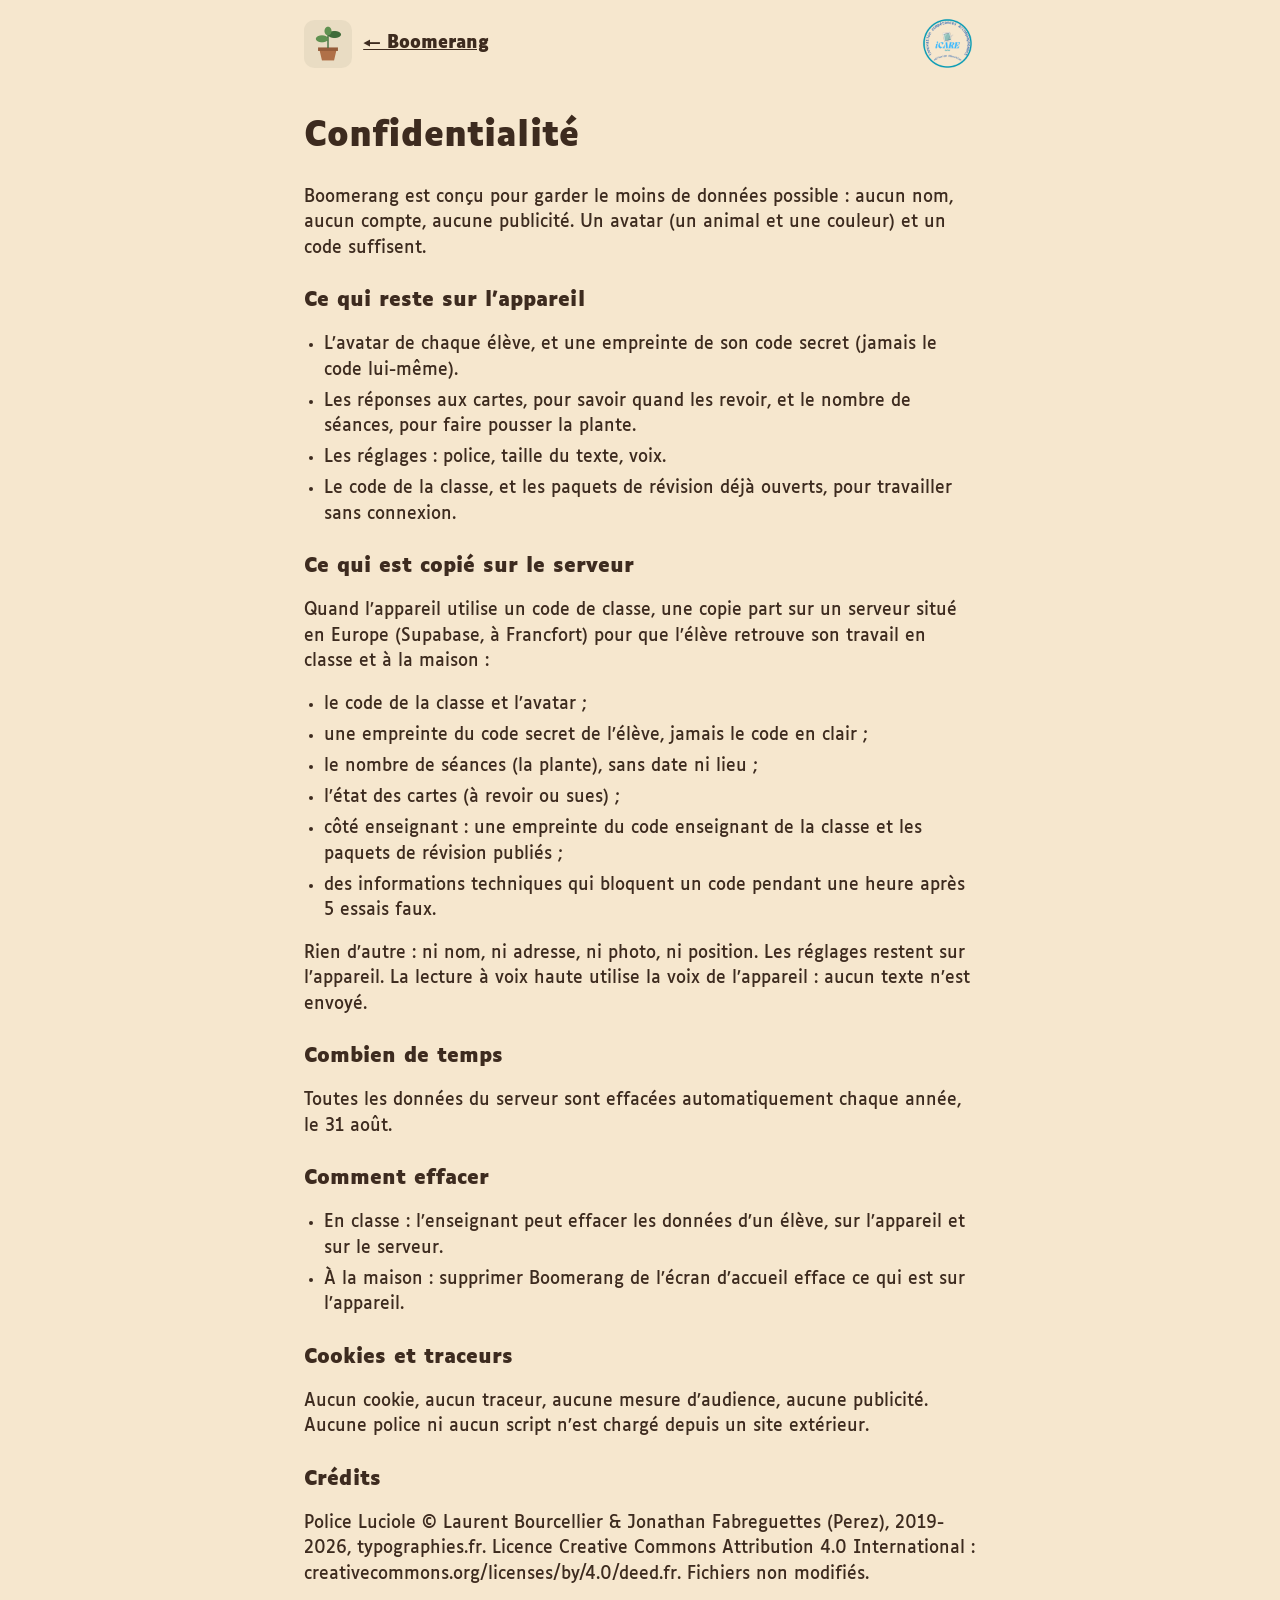
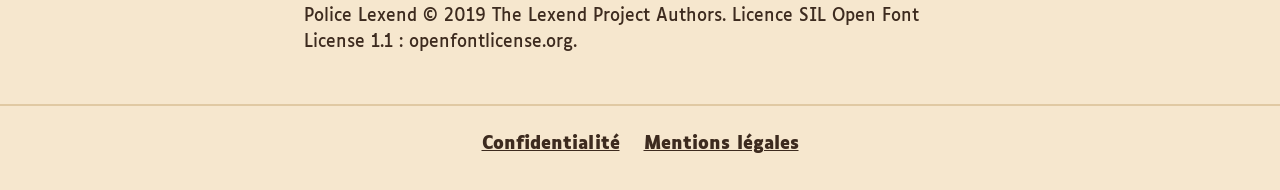
==== confidentialite.html @ 29ed867e "Mise en page" ====
<!doctype html>
<html lang="fr">
<head>
  <meta charset="utf-8">
  <meta name="viewport" content="width=device-width, initial-scale=1, viewport-fit=cover">
  <meta http-equiv="Content-Security-Policy" content="default-src 'self'; img-src 'self' data:; object-src 'none'; base-uri 'self'; form-action 'none'">
  <meta name="referrer" content="no-referrer">
  <title>Confidentialité – Boomerang</title>
  <meta name="theme-color" content="#f6e7ce">
  <link rel="icon" href="icons/favicon.svg" type="image/svg+xml">
  <link rel="stylesheet" href="accueil.css">
</head>
<body>
  <header class="entete">
    <div class="marque">
      <img src="icons/icon-192.png" alt="" width="48" height="48">
      <a class="retour-accueil" href="./">← Boomerang</a>
    </div>
    <a class="logo-icare" href="https://tableautablettes.fr" rel="noopener noreferrer">
      <img src="icons/logo-icare.png" alt="iCARE by Eric, aller sur tableautablettes.fr" width="56" height="56">
    </a>
  </header>
  <main class="contenu page-texte">
    <h1>Confidentialité</h1>
    <p>Boomerang est conçu pour garder le moins de données possible : aucun nom, aucun compte, aucune publicité.
      Un avatar (un animal et une couleur) et un code suffisent.</p>

    <h2>Ce qui reste sur l'appareil</h2>
    <ul>
      <li>L'avatar de chaque élève, et une empreinte de son code secret (jamais le code lui-même).</li>
      <li>Les réponses aux cartes, pour savoir quand les revoir, et le nombre de séances, pour faire pousser la plante.</li>
      <li>Les réglages : police, taille du texte, voix.</li>
      <li>Le code de la classe, et les paquets de révision déjà ouverts, pour travailler sans connexion.</li>
    </ul>

    <h2>Ce qui est copié sur le serveur</h2>
    <p>Quand l'appareil utilise un code de classe, une copie part sur un serveur situé en Europe
      (Supabase, à Francfort) pour que l'élève retrouve son travail en classe et à la maison :</p>
    <ul>
      <li>le code de la classe et l'avatar ;</li>
      <li>une empreinte du code secret de l'élève, jamais le code en clair ;</li>
      <li>le nombre de séances (la plante), sans date ni lieu ;</li>
      <li>l'état des cartes (à revoir ou sues) ;</li>
      <li>côté enseignant : une empreinte du code enseignant de la classe et les paquets de révision publiés ;</li>
      <li>des informations techniques qui bloquent un code pendant une heure après 5 essais faux.</li>
    </ul>
    <p>Rien d'autre : ni nom, ni adresse, ni photo, ni position. Les réglages restent sur l'appareil.
      La lecture à voix haute utilise la voix de l'appareil : aucun texte n'est envoyé.</p>

    <h2>Combien de temps</h2>
    <p>Toutes les données du serveur sont effacées automatiquement chaque année, le 31 août.</p>

    <h2>Comment effacer</h2>
    <ul>
      <li>En classe : l'enseignant peut effacer les données d'un élève, sur l'appareil et sur le serveur.</li>
      <li>À la maison : supprimer Boomerang de l'écran d'accueil efface ce qui est sur l'appareil.</li>
    </ul>

    <h2>Cookies et traceurs</h2>
    <p>Aucun cookie, aucun traceur, aucune mesure d'audience, aucune publicité. Aucune police ni aucun script n'est chargé depuis un site extérieur.</p>

    <h2>Crédits</h2>
    <p>Police Luciole © Laurent Bourcellier &amp; Jonathan Fabreguettes (Perez), 2019-2026, typographies.fr.
      Licence Creative Commons Attribution 4.0 International : creativecommons.org/licenses/by/4.0/deed.fr. Fichiers non modifiés.</p>
    <p>Police Lexend © 2019 The Lexend Project Authors. Licence SIL Open Font License 1.1 : openfontlicense.org.</p>
  </main>
  <footer class="pied">
    <a href="confidentialite.html">Confidentialité</a>
    <a href="mentions-legales.html">Mentions légales</a>
  </footer>
</body>
</html>
---- accueil.css ----
/*
 * Page d'accueil, mentions légales et confidentialité publique : charte Sable.
 * Fond #F6E7CE, texte #3D2B1F (11:1), bouton ambre #E8A860 avec texte encre (6,5:1).
 * Police Luciole embarquée : aucune police chargée depuis un site extérieur.
 */

@font-face {
  font-family: 'Luciole';
  src: url('polices/Luciole-Regular.woff2') format('woff2');
  font-weight: 400;
  font-style: normal;
  font-display: swap;
}
@font-face {
  font-family: 'Luciole';
  src: url('polices/Luciole-Bold.woff2') format('woff2');
  font-weight: 700;
  font-style: normal;
  font-display: swap;
}

:root {
  --fond: #f6e7ce;
  --encre: #3d2b1f;
  --ambre: #e8a860;
  --blanc: #fffdf9;
  --filet: #e0c9a3;
}

* { box-sizing: border-box; }

html { -webkit-text-size-adjust: 100%; }
html.verification body { visibility: hidden; }

body {
  margin: 0;
  min-height: 100vh;
  min-height: 100dvh;
  display: flex;
  flex-direction: column;
  background: var(--fond);
  color: var(--encre);
  font-family: 'Luciole', -apple-system, BlinkMacSystemFont, "Segoe UI", Roboto, Arial, sans-serif;
  font-size: 1.0625rem;
  line-height: 1.5;
  text-align: left;
  padding: env(safe-area-inset-top) env(safe-area-inset-right) env(safe-area-inset-bottom) env(safe-area-inset-left);
}

a { color: var(--encre); font-weight: 700; }
:focus-visible { outline: 3px solid var(--encre); outline-offset: 3px; }

/* En-tête : icône, titre, logo iCARE en haut à droite */
.entete {
  display: flex;
  align-items: center;
  justify-content: space-between;
  gap: 1rem;
  width: 100%;
  max-width: 44rem;
  margin: 0 auto;
  padding: 1rem 1rem 0.5rem;
}
.marque { display: flex; align-items: center; gap: 0.7rem; }
.marque img { border-radius: 22%; flex: none; }
.marque h1 { margin: 0; font-size: 1.9rem; line-height: 1.5; }
.logo-icare { display: inline-flex; min-width: 56px; min-height: 56px; border-radius: 50%; }
.logo-icare img { display: block; width: 56px; height: 56px; }

.contenu {
  flex: 1;
  width: 100%;
  max-width: 44rem;
  margin: 0 auto;
  padding: 0.5rem 1rem 2rem;
}

.accroche { font-size: 1.55rem; font-weight: 700; line-height: 1.5; margin: 1rem 0 1.5rem; }

/* Trois blocs courts : une colonne sur téléphone, trois côte à côte sur grand écran */
.atouts { list-style: none; margin: 0 0 1.5rem; padding: 0; display: grid; gap: 0.75rem; }
@media (min-width: 700px) {
  .atouts { grid-template-columns: repeat(3, 1fr); }
}
.atouts li {
  display: flex;
  align-items: flex-start;
  gap: 0.75rem;
  padding: 0.9rem 1rem;
  background: var(--blanc);
  border: 2px solid var(--filet);
  border-radius: 14px;
  font-weight: 700;
}
.atouts svg {
  flex: none;
  width: 32px;
  height: 32px;
  fill: none;
  stroke: var(--encre);
  stroke-width: 2;
  stroke-linecap: round;
  stroke-linejoin: round;
}

.promesse { margin: 0 0 1.75rem; font-size: 1.1rem; }

/* Encadré d'accès */
.acces {
  padding: 1.25rem 1rem;
  background: var(--blanc);
  border: 3px solid var(--ambre);
  border-radius: 18px;
}
.acces h2 { margin: 0 0 0.75rem; font-size: 1.35rem; line-height: 1.5; }
.champ { display: block; font-weight: 700; margin-bottom: 0.35rem; }
.ligne-code { display: flex; flex-wrap: wrap; gap: 0.6rem; }
.ligne-code input {
  flex: 1 1 12rem;
  min-width: 0;
  min-height: 56px;
  padding: 0.4rem 0.8rem;
  border: 3px solid var(--encre);
  border-radius: 12px;
  background: var(--blanc);
  color: var(--encre);
  font: inherit;
  font-size: 1.6rem;
  font-weight: 700;
  letter-spacing: 0.25em;
  text-transform: uppercase;
}
.ligne-code button {
  flex: 0 0 auto;
  min-height: 56px;
  min-width: 7rem;
  padding: 0.4rem 1.4rem;
  background: var(--ambre);
  color: var(--encre);
  border: 0;
  border-radius: 12px;
  font: inherit;
  font-size: 1.25rem;
  font-weight: 700;
  cursor: pointer;
}
.ligne-code button:active { filter: brightness(0.95); }
.message { font-weight: 700; min-height: 1.5em; margin: 0.6rem 0 0.25rem; }
.invitation { margin: 0.5rem 0 0; }
.invitation a { display: inline-flex; align-items: center; min-height: 44px; }

/* Pied de page */
.pied {
  display: flex;
  flex-wrap: wrap;
  justify-content: center;
  gap: 0.5rem 1.5rem;
  padding: 1rem 1rem 1.5rem;
  border-top: 2px solid var(--filet);
}
.pied a { display: inline-flex; align-items: center; min-height: 44px; }

/* Pages de texte (mentions légales, confidentialité) */
.page-texte h2 { font-size: 1.25rem; line-height: 1.5; margin: 1.5rem 0 0.4rem; }
.page-texte ul { padding-left: 1.25rem; }
.page-texte li { margin-bottom: 0.35rem; }
.a-completer { background: var(--ambre); padding: 0 0.25rem; border-radius: 4px; }
.retour-accueil { display: inline-flex; align-items: center; min-height: 44px; }
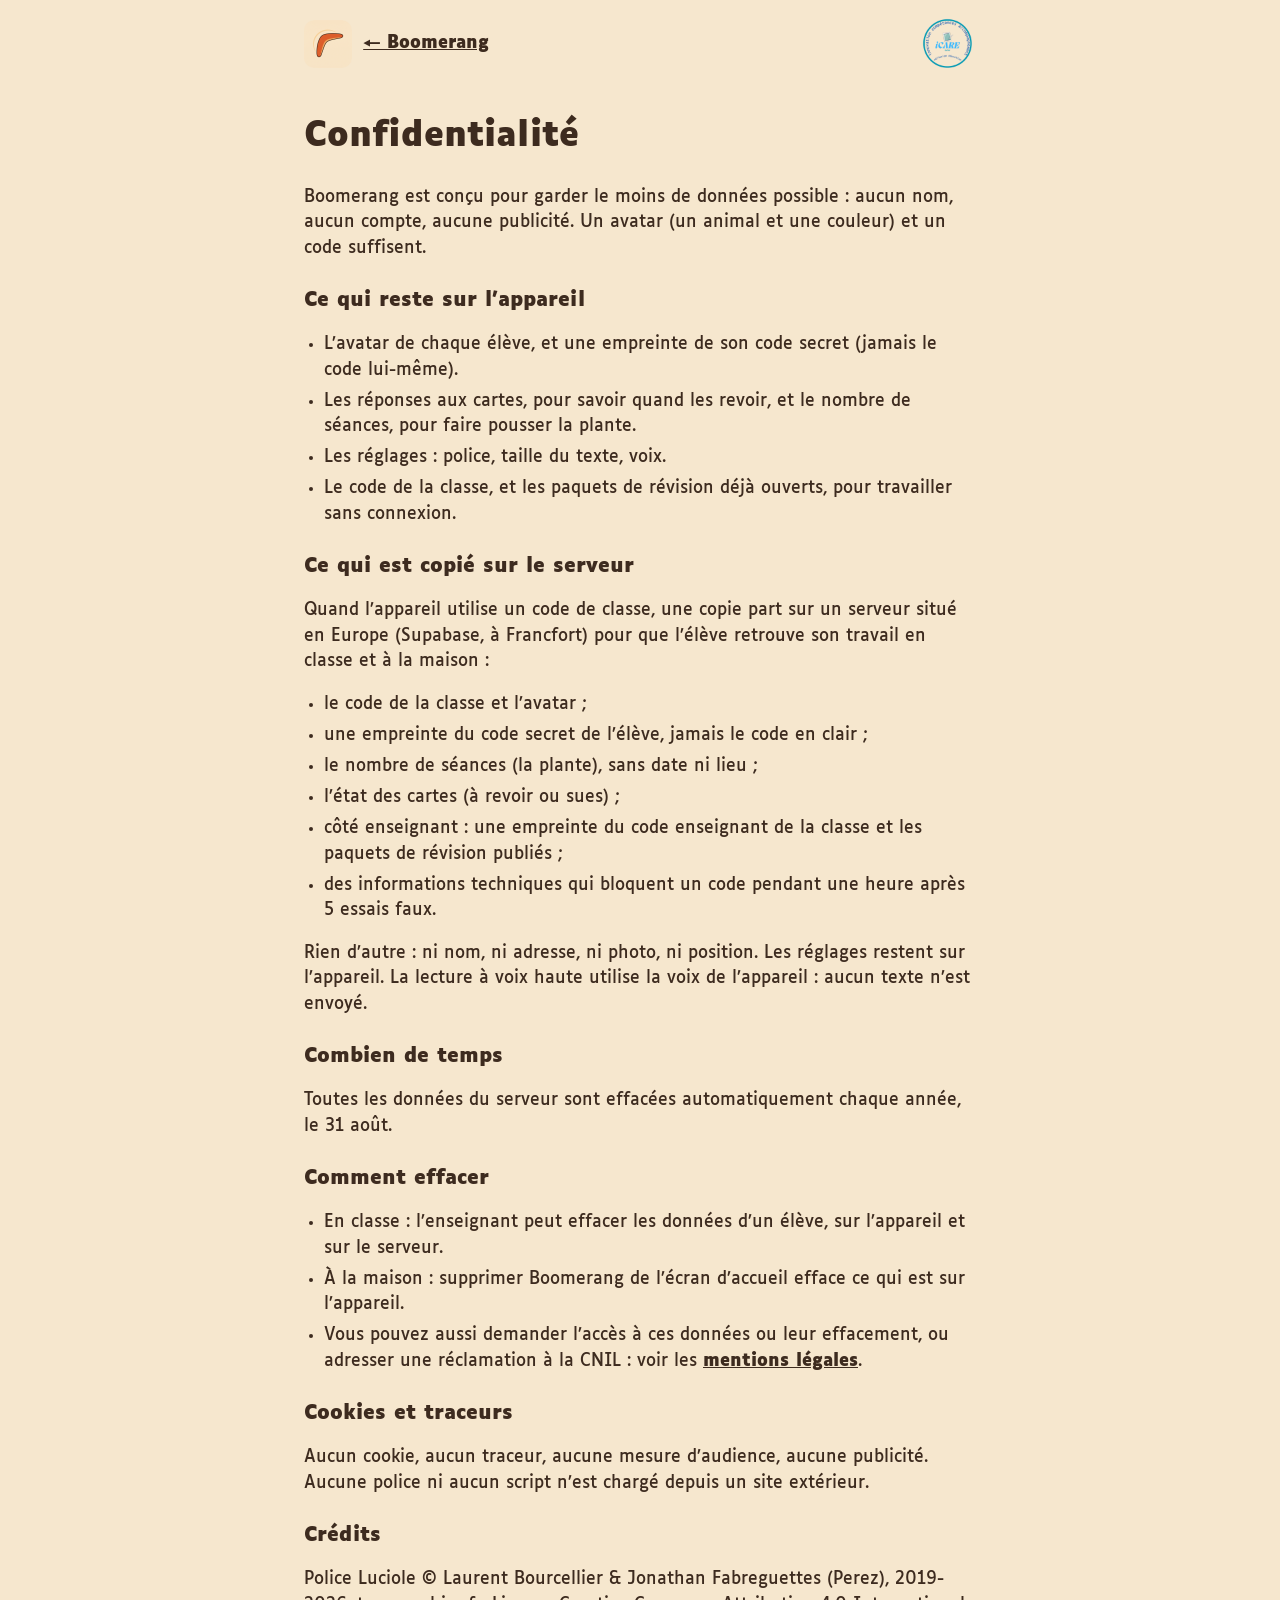
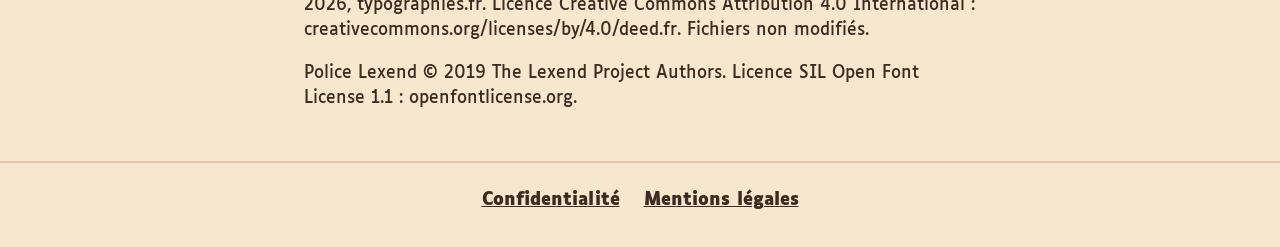
==== commit 17b05920: "Suite accueil" ====
--- a/confidentialite.html
+++ b/confidentialite.html
@@ -13,7 +13,7 @@
 <body>
   <header class="entete">
     <div class="marque">
-      <img src="icons/icon-192.png" alt="" width="48" height="48">
+      <img src="icons/boomerang.png" alt="" width="48" height="48">
       <a class="retour-accueil" href="./">← Boomerang</a>
     </div>
     <a class="logo-icare" href="https://tableautablettes.fr" rel="noopener noreferrer">
@@ -54,6 +54,7 @@
     <ul>
       <li>En classe : l'enseignant peut effacer les données d'un élève, sur l'appareil et sur le serveur.</li>
       <li>À la maison : supprimer Boomerang de l'écran d'accueil efface ce qui est sur l'appareil.</li>
+      <li>Vous pouvez aussi demander l'accès à ces données ou leur effacement, ou adresser une réclamation à la CNIL : voir les <a href="mentions-legales.html">mentions légales</a>.</li>
     </ul>
 
     <h2>Cookies et traceurs</h2>
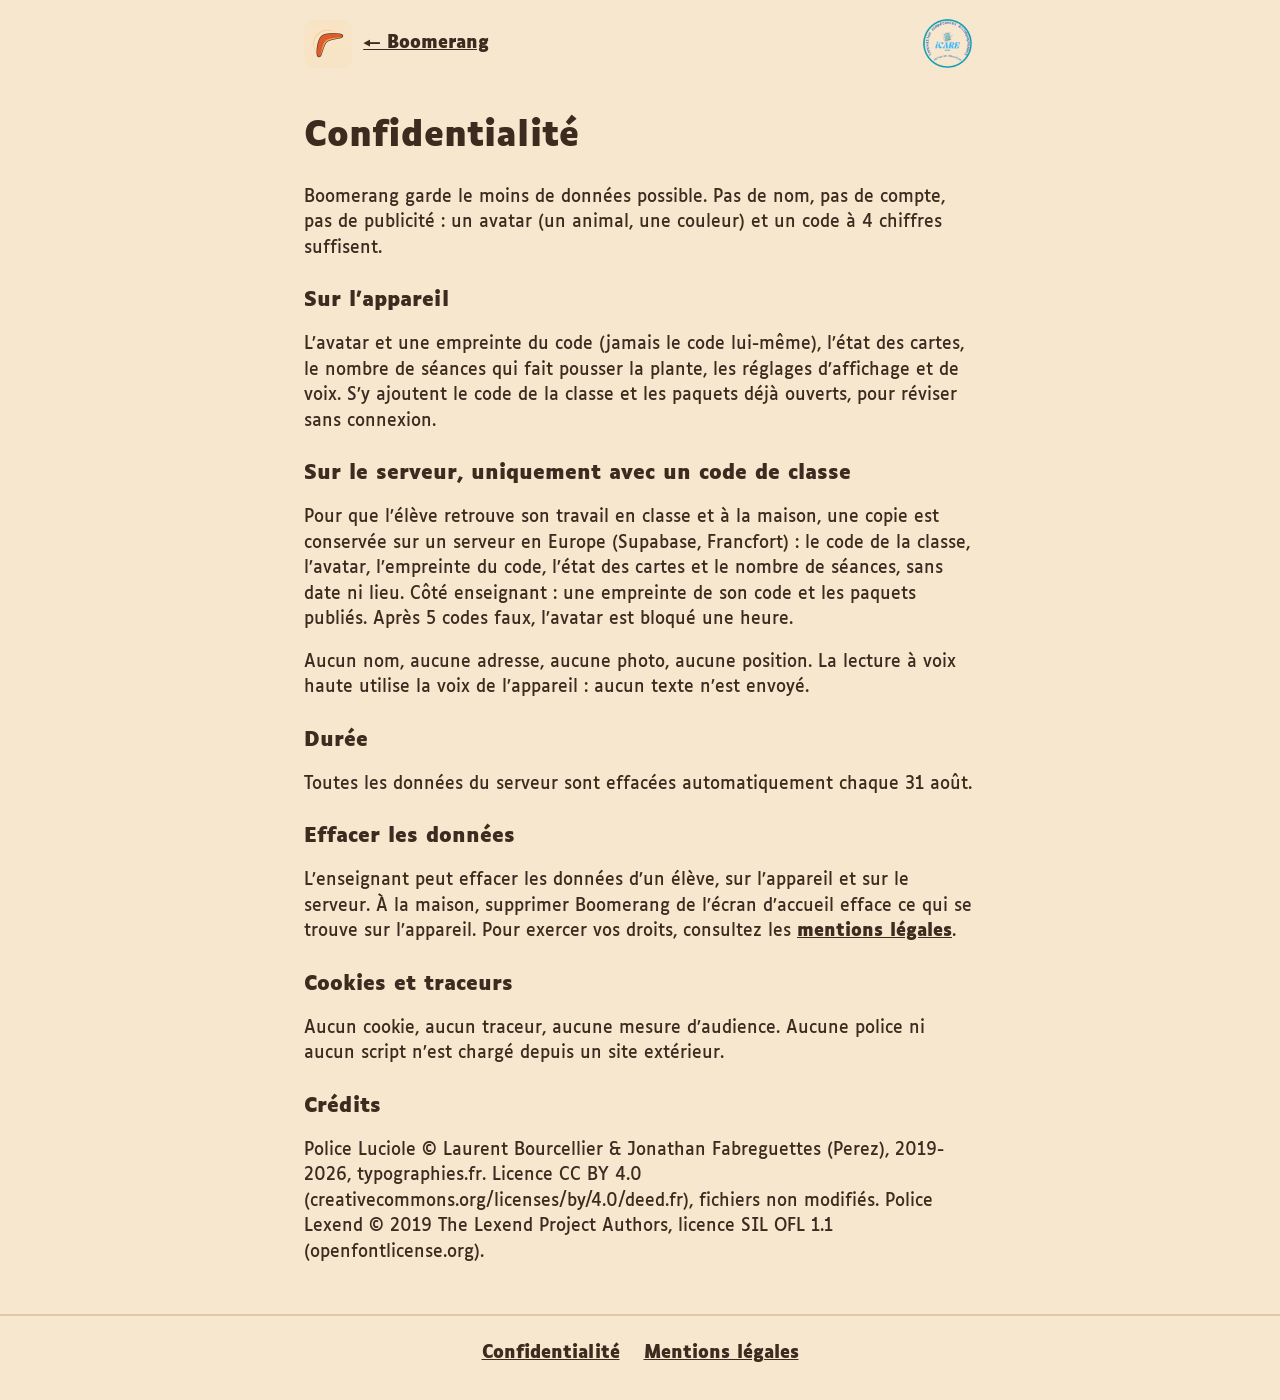
==== commit 320a4798: "Mentions légales et confidentialité allégées" ====
--- a/confidentialite.html
+++ b/confidentialite.html
@@ -22,48 +22,26 @@
   </header>
   <main class="contenu page-texte">
     <h1>Confidentialité</h1>
-    <p>Boomerang est conçu pour garder le moins de données possible : aucun nom, aucun compte, aucune publicité.
-      Un avatar (un animal et une couleur) et un code suffisent.</p>
+    <p>Boomerang garde le moins de données possible. Pas de nom, pas de compte, pas de publicité : un avatar (un animal, une couleur) et un code à 4 chiffres suffisent.</p>
 
-    <h2>Ce qui reste sur l'appareil</h2>
-    <ul>
-      <li>L'avatar de chaque élève, et une empreinte de son code secret (jamais le code lui-même).</li>
-      <li>Les réponses aux cartes, pour savoir quand les revoir, et le nombre de séances, pour faire pousser la plante.</li>
-      <li>Les réglages : police, taille du texte, voix.</li>
-      <li>Le code de la classe, et les paquets de révision déjà ouverts, pour travailler sans connexion.</li>
-    </ul>
+    <h2>Sur l'appareil</h2>
+    <p>L'avatar et une empreinte du code (jamais le code lui-même), l'état des cartes, le nombre de séances qui fait pousser la plante, les réglages d'affichage et de voix. S'y ajoutent le code de la classe et les paquets déjà ouverts, pour réviser sans connexion.</p>
 
-    <h2>Ce qui est copié sur le serveur</h2>
-    <p>Quand l'appareil utilise un code de classe, une copie part sur un serveur situé en Europe
-      (Supabase, à Francfort) pour que l'élève retrouve son travail en classe et à la maison :</p>
-    <ul>
-      <li>le code de la classe et l'avatar ;</li>
-      <li>une empreinte du code secret de l'élève, jamais le code en clair ;</li>
-      <li>le nombre de séances (la plante), sans date ni lieu ;</li>
-      <li>l'état des cartes (à revoir ou sues) ;</li>
-      <li>côté enseignant : une empreinte du code enseignant de la classe et les paquets de révision publiés ;</li>
-      <li>des informations techniques qui bloquent un code pendant une heure après 5 essais faux.</li>
-    </ul>
-    <p>Rien d'autre : ni nom, ni adresse, ni photo, ni position. Les réglages restent sur l'appareil.
-      La lecture à voix haute utilise la voix de l'appareil : aucun texte n'est envoyé.</p>
+    <h2>Sur le serveur, uniquement avec un code de classe</h2>
+    <p>Pour que l'élève retrouve son travail en classe et à la maison, une copie est conservée sur un serveur en Europe (Supabase, Francfort) : le code de la classe, l'avatar, l'empreinte du code, l'état des cartes et le nombre de séances, sans date ni lieu. Côté enseignant : une empreinte de son code et les paquets publiés. Après 5 codes faux, l'avatar est bloqué une heure.</p>
+    <p>Aucun nom, aucune adresse, aucune photo, aucune position. La lecture à voix haute utilise la voix de l'appareil : aucun texte n'est envoyé.</p>
 
-    <h2>Combien de temps</h2>
-    <p>Toutes les données du serveur sont effacées automatiquement chaque année, le 31 août.</p>
+    <h2>Durée</h2>
+    <p>Toutes les données du serveur sont effacées automatiquement chaque 31 août.</p>
 
-    <h2>Comment effacer</h2>
-    <ul>
-      <li>En classe : l'enseignant peut effacer les données d'un élève, sur l'appareil et sur le serveur.</li>
-      <li>À la maison : supprimer Boomerang de l'écran d'accueil efface ce qui est sur l'appareil.</li>
-      <li>Vous pouvez aussi demander l'accès à ces données ou leur effacement, ou adresser une réclamation à la CNIL : voir les <a href="mentions-legales.html">mentions légales</a>.</li>
-    </ul>
+    <h2>Effacer les données</h2>
+    <p>L'enseignant peut effacer les données d'un élève, sur l'appareil et sur le serveur. À la maison, supprimer Boomerang de l'écran d'accueil efface ce qui se trouve sur l'appareil. Pour exercer vos droits, consultez les <a href="mentions-legales.html">mentions légales</a>.</p>
 
     <h2>Cookies et traceurs</h2>
-    <p>Aucun cookie, aucun traceur, aucune mesure d'audience, aucune publicité. Aucune police ni aucun script n'est chargé depuis un site extérieur.</p>
+    <p>Aucun cookie, aucun traceur, aucune mesure d'audience. Aucune police ni aucun script n'est chargé depuis un site extérieur.</p>
 
     <h2>Crédits</h2>
-    <p>Police Luciole © Laurent Bourcellier &amp; Jonathan Fabreguettes (Perez), 2019-2026, typographies.fr.
-      Licence Creative Commons Attribution 4.0 International : creativecommons.org/licenses/by/4.0/deed.fr. Fichiers non modifiés.</p>
-    <p>Police Lexend © 2019 The Lexend Project Authors. Licence SIL Open Font License 1.1 : openfontlicense.org.</p>
+    <p>Police Luciole © Laurent Bourcellier &amp; Jonathan Fabreguettes (Perez), 2019-2026, typographies.fr. Licence CC BY 4.0 (creativecommons.org/licenses/by/4.0/deed.fr), fichiers non modifiés. Police Lexend © 2019 The Lexend Project Authors, licence SIL OFL 1.1 (openfontlicense.org).</p>
   </main>
   <footer class="pied">
     <a href="confidentialite.html">Confidentialité</a>
